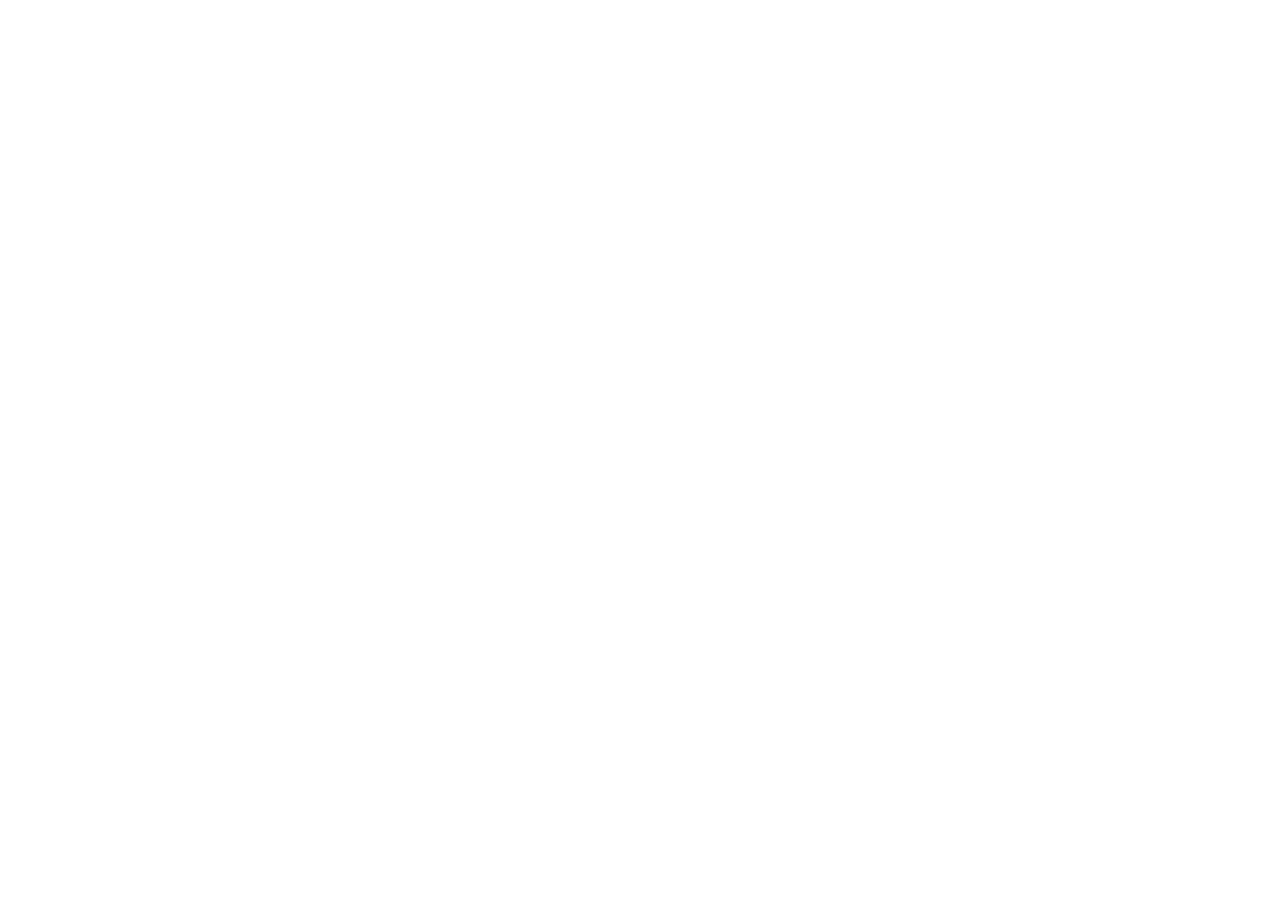
==== assets/index.html @ fe98a6e3 "Created HTML and CSS Files Added HTML boilerplate code and layed out section of the page" ====
<!DOCTYPE html>
<html lang="en">
<head>
    <meta charset="UTF-8">
    <meta name="viewport" content="width=device-width, initial-scale=1.0">
    <title>Manuel Mokua</title>
</head>
<body>
    <section class="header">

    </section>

    <section class="hero">

    </section>

    <section class="badges">

    </section>

    <section class="features">

    </section>

    <section class="footer">

    </section>

    
</body>
</html>
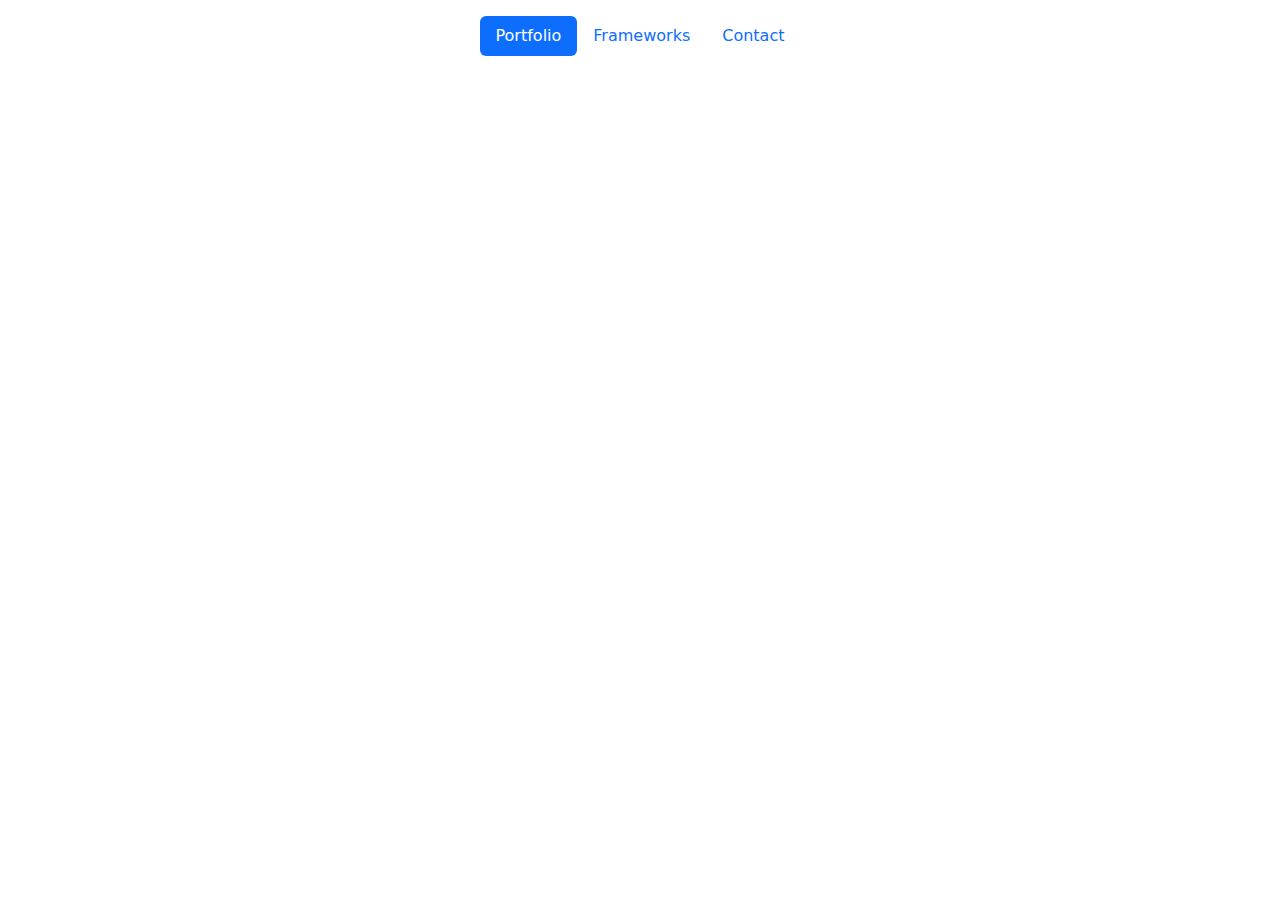
==== commit 2a36e338: "Added Header Section" ====
--- a/assets/index.html
+++ b/assets/index.html
@@ -3,11 +3,21 @@
 <head>
     <meta charset="UTF-8">
     <meta name="viewport" content="width=device-width, initial-scale=1.0">
+    <link href="https://cdn.jsdelivr.net/npm/bootstrap@5.3.3/dist/css/bootstrap.min.css" rel="stylesheet" integrity="sha384-QWTKZyjpPEjISv5WaRU9OFeRpok6YctnYmDr5pNlyT2bRjXh0JMhjY6hW+ALEwIH" crossorigin="anonymous">
+    <link rel="stylesheet" href="./styles.css">
     <title>Manuel Mokua</title>
 </head>
 <body>
     <section class="header">
-
+        <div class="container">
+            <header class="d-flex justify-content-center py-3">
+              <ul class="nav nav-pills">
+                <li class="nav-item"><a href="#" class="nav-link active" aria-current="page">Portfolio</a></li>
+                <li class="nav-item"><a href="#" class="nav-link">Frameworks</a></li>
+                <li class="nav-item"><a href="#" class="nav-link">Contact</a></li>
+              </ul>
+            </header>
+          </div>
     </section>
 
     <section class="hero">
@@ -26,6 +36,6 @@
 
     </section>
 
-    
+    <script src="https://cdn.jsdelivr.net/npm/bootstrap@5.3.3/dist/js/bootstrap.bundle.min.js" integrity="sha384-YvpcrYf0tY3lHB60NNkmXc5s9fDVZLESaAA55NDzOxhy9GkcIdslK1eN7N6jIeHz" crossorigin="anonymous"></script>
 </body>
 </html>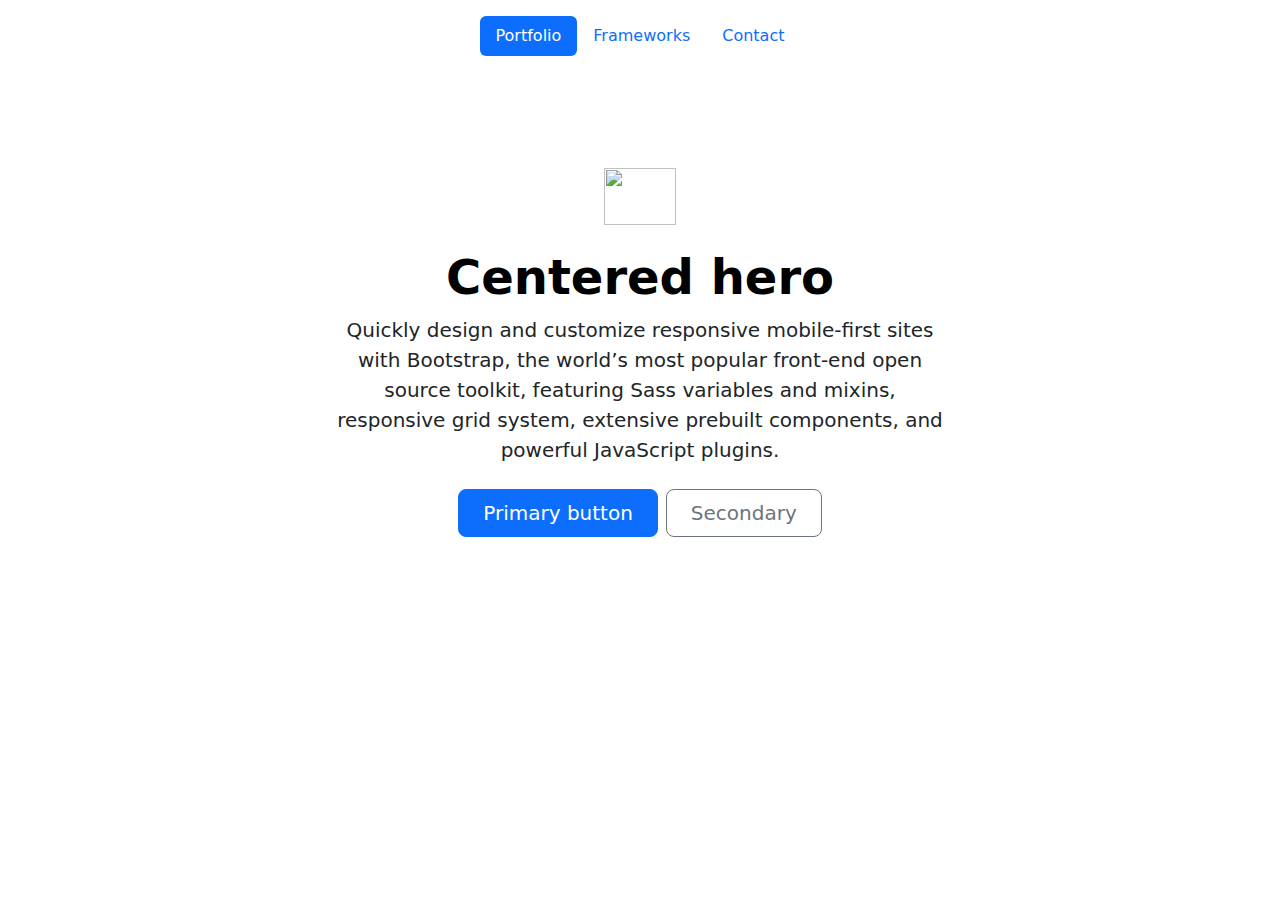
==== commit fb1da84a: "Added Hero Section" ====
--- a/assets/index.html
+++ b/assets/index.html
@@ -21,7 +21,17 @@
     </section>
 
     <section class="hero">
-
+        <div class="px-4 py-5 my-5 text-center">
+            <img class="d-block mx-auto mb-4" src="/docs/5.3/assets/brand/bootstrap-logo.svg" alt="" width="72" height="57">
+            <h1 class="display-5 fw-bold text-body-emphasis">Centered hero</h1>
+            <div class="col-lg-6 mx-auto">
+              <p class="lead mb-4">Quickly design and customize responsive mobile-first sites with Bootstrap, the world’s most popular front-end open source toolkit, featuring Sass variables and mixins, responsive grid system, extensive prebuilt components, and powerful JavaScript plugins.</p>
+              <div class="d-grid gap-2 d-sm-flex justify-content-sm-center">
+                <button type="button" class="btn btn-primary btn-lg px-4 gap-3">Primary button</button>
+                <button type="button" class="btn btn-outline-secondary btn-lg px-4">Secondary</button>
+              </div>
+            </div>
+          </div>
     </section>
 
     <section class="badges">
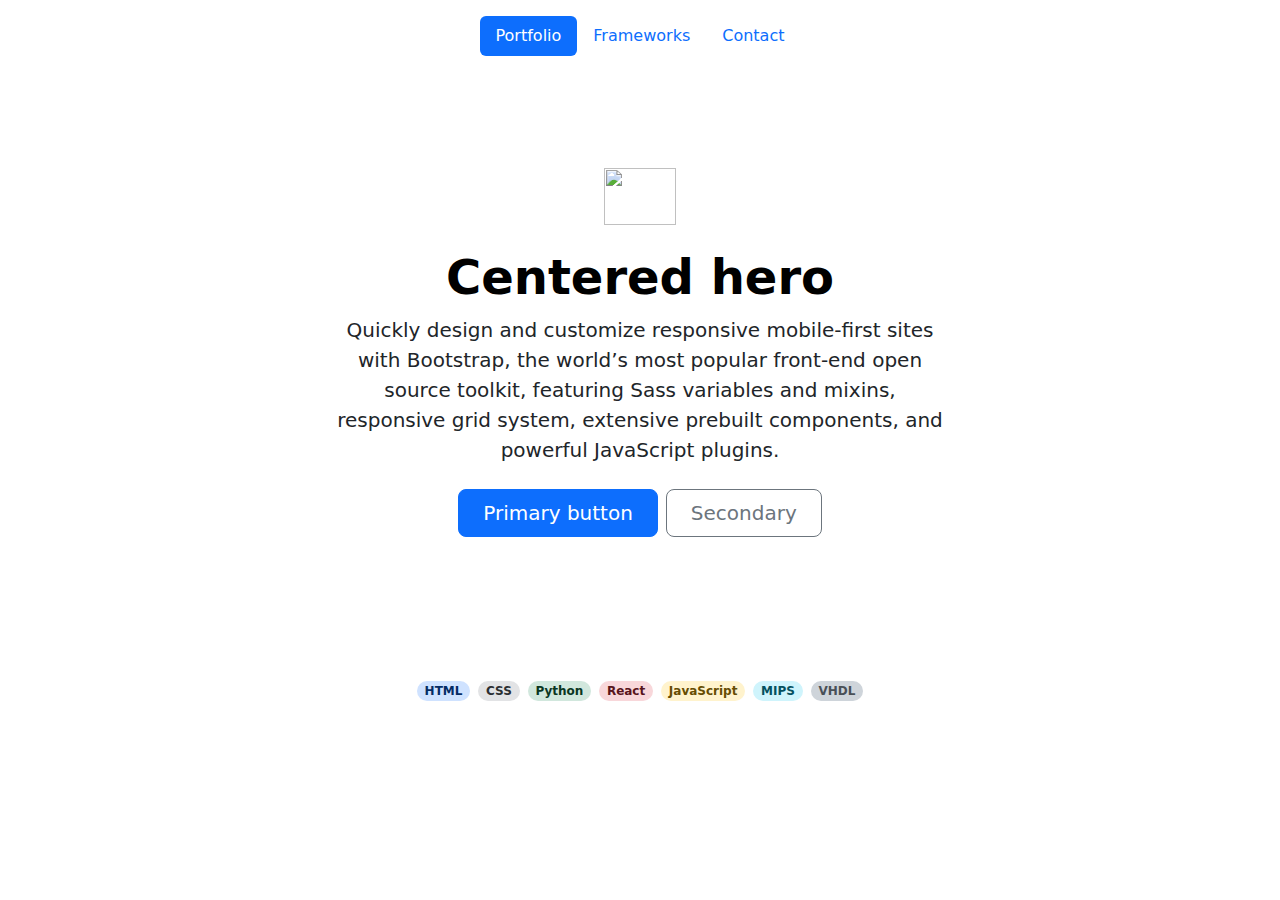
==== commit bef67b80: "Added Badges Section Technical languages that I am proficient in" ====
--- a/assets/index.html
+++ b/assets/index.html
@@ -35,7 +35,15 @@
     </section>
 
     <section class="badges">
-
+        <div class="d-flex gap-2 justify-content-center py-5">
+            <span class="badge bg-primary-subtle text-primary-emphasis rounded-pill">HTML</span>
+            <span class="badge bg-secondary-subtle text-secondary-emphasis rounded-pill">CSS</span>
+            <span class="badge bg-success-subtle text-success-emphasis rounded-pill">Python</span>
+            <span class="badge bg-danger-subtle text-danger-emphasis rounded-pill">React</span>
+            <span class="badge bg-warning-subtle text-warning-emphasis rounded-pill">JavaScript</span>
+            <span class="badge bg-info-subtle text-info-emphasis rounded-pill">MIPS</span>
+            <span class="badge bg-dark-subtle text-dark-emphasis rounded-pill">VHDL</span>
+          </div>
     </section>
 
     <section class="features">
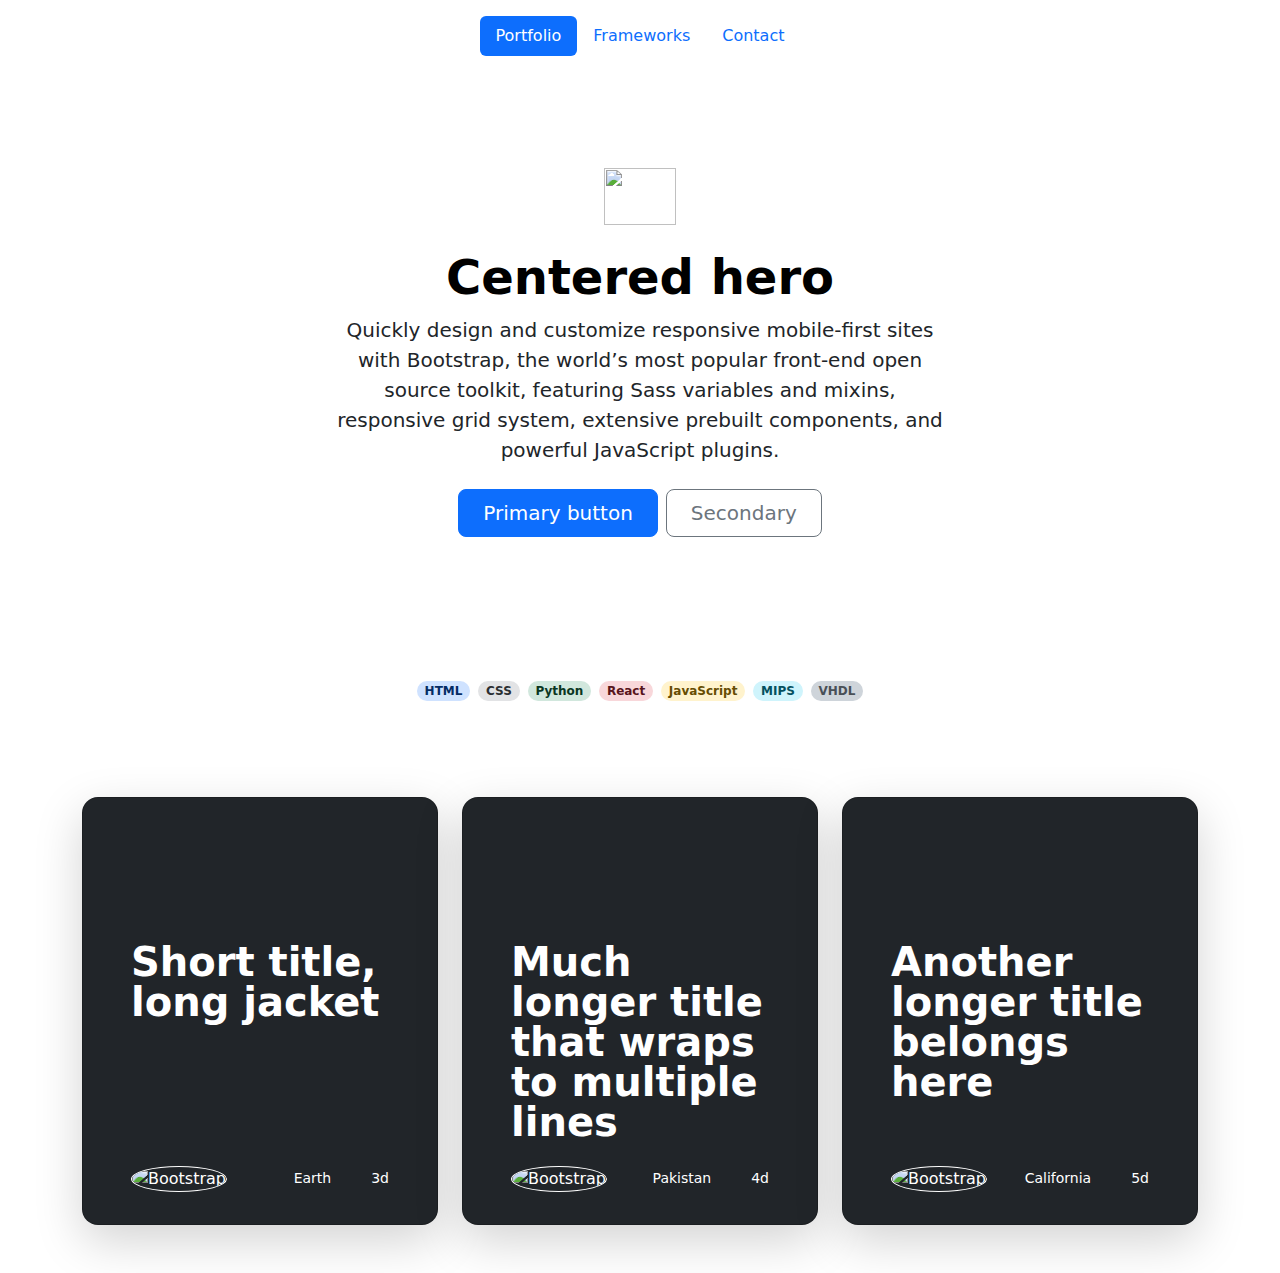
==== commit 5b21513e: "Added BoilerPlate for Projects Section" ====
--- a/assets/index.html
+++ b/assets/index.html
@@ -47,7 +47,72 @@
     </section>
 
     <section class="features">
-
+        <div class="container">
+        <div class="row row-cols-1 row-cols-lg-3 align-items-stretch g-4 py-5">
+            <div class="col">
+              <div class="card card-cover h-100 overflow-hidden text-bg-dark rounded-4 shadow-lg" style="background-image: url('unsplash-photo-1.jpg');">
+                <div class="d-flex flex-column h-100 p-5 pb-3 text-white text-shadow-1">
+                  <h3 class="pt-5 mt-5 mb-4 display-6 lh-1 fw-bold">Short title, long jacket</h3>
+                  <ul class="d-flex list-unstyled mt-auto">
+                    <li class="me-auto">
+                      <img src="https://github.com/twbs.png" alt="Bootstrap" width="32" height="32" class="rounded-circle border border-white">
+                    </li>
+                    <li class="d-flex align-items-center me-3">
+                      <svg class="bi me-2" width="1em" height="1em"><use xlink:href="#geo-fill"></use></svg>
+                      <small>Earth</small>
+                    </li>
+                    <li class="d-flex align-items-center">
+                      <svg class="bi me-2" width="1em" height="1em"><use xlink:href="#calendar3"></use></svg>
+                      <small>3d</small>
+                    </li>
+                  </ul>
+                </div>
+              </div>
+            </div>
+      
+            <div class="col">
+              <div class="card card-cover h-100 overflow-hidden text-bg-dark rounded-4 shadow-lg" style="background-image: url('unsplash-photo-2.jpg');">
+                <div class="d-flex flex-column h-100 p-5 pb-3 text-white text-shadow-1">
+                  <h3 class="pt-5 mt-5 mb-4 display-6 lh-1 fw-bold">Much longer title that wraps to multiple lines</h3>
+                  <ul class="d-flex list-unstyled mt-auto">
+                    <li class="me-auto">
+                      <img src="https://github.com/twbs.png" alt="Bootstrap" width="32" height="32" class="rounded-circle border border-white">
+                    </li>
+                    <li class="d-flex align-items-center me-3">
+                      <svg class="bi me-2" width="1em" height="1em"><use xlink:href="#geo-fill"></use></svg>
+                      <small>Pakistan</small>
+                    </li>
+                    <li class="d-flex align-items-center">
+                      <svg class="bi me-2" width="1em" height="1em"><use xlink:href="#calendar3"></use></svg>
+                      <small>4d</small>
+                    </li>
+                  </ul>
+                </div>
+              </div>
+            </div>
+      
+            <div class="col">
+              <div class="card card-cover h-100 overflow-hidden text-bg-dark rounded-4 shadow-lg" style="background-image: url('unsplash-photo-3.jpg');">
+                <div class="d-flex flex-column h-100 p-5 pb-3 text-shadow-1">
+                  <h3 class="pt-5 mt-5 mb-4 display-6 lh-1 fw-bold">Another longer title belongs here</h3>
+                  <ul class="d-flex list-unstyled mt-auto">
+                    <li class="me-auto">
+                      <img src="https://github.com/twbs.png" alt="Bootstrap" width="32" height="32" class="rounded-circle border border-white">
+                    </li>
+                    <li class="d-flex align-items-center me-3">
+                      <svg class="bi me-2" width="1em" height="1em"><use xlink:href="#geo-fill"></use></svg>
+                      <small>California</small>
+                    </li>
+                    <li class="d-flex align-items-center">
+                      <svg class="bi me-2" width="1em" height="1em"><use xlink:href="#calendar3"></use></svg>
+                      <small>5d</small>
+                    </li>
+                  </ul>
+                </div>
+              </div>
+            </div>
+          </div>
+        </div>
     </section>
 
     <section class="footer">
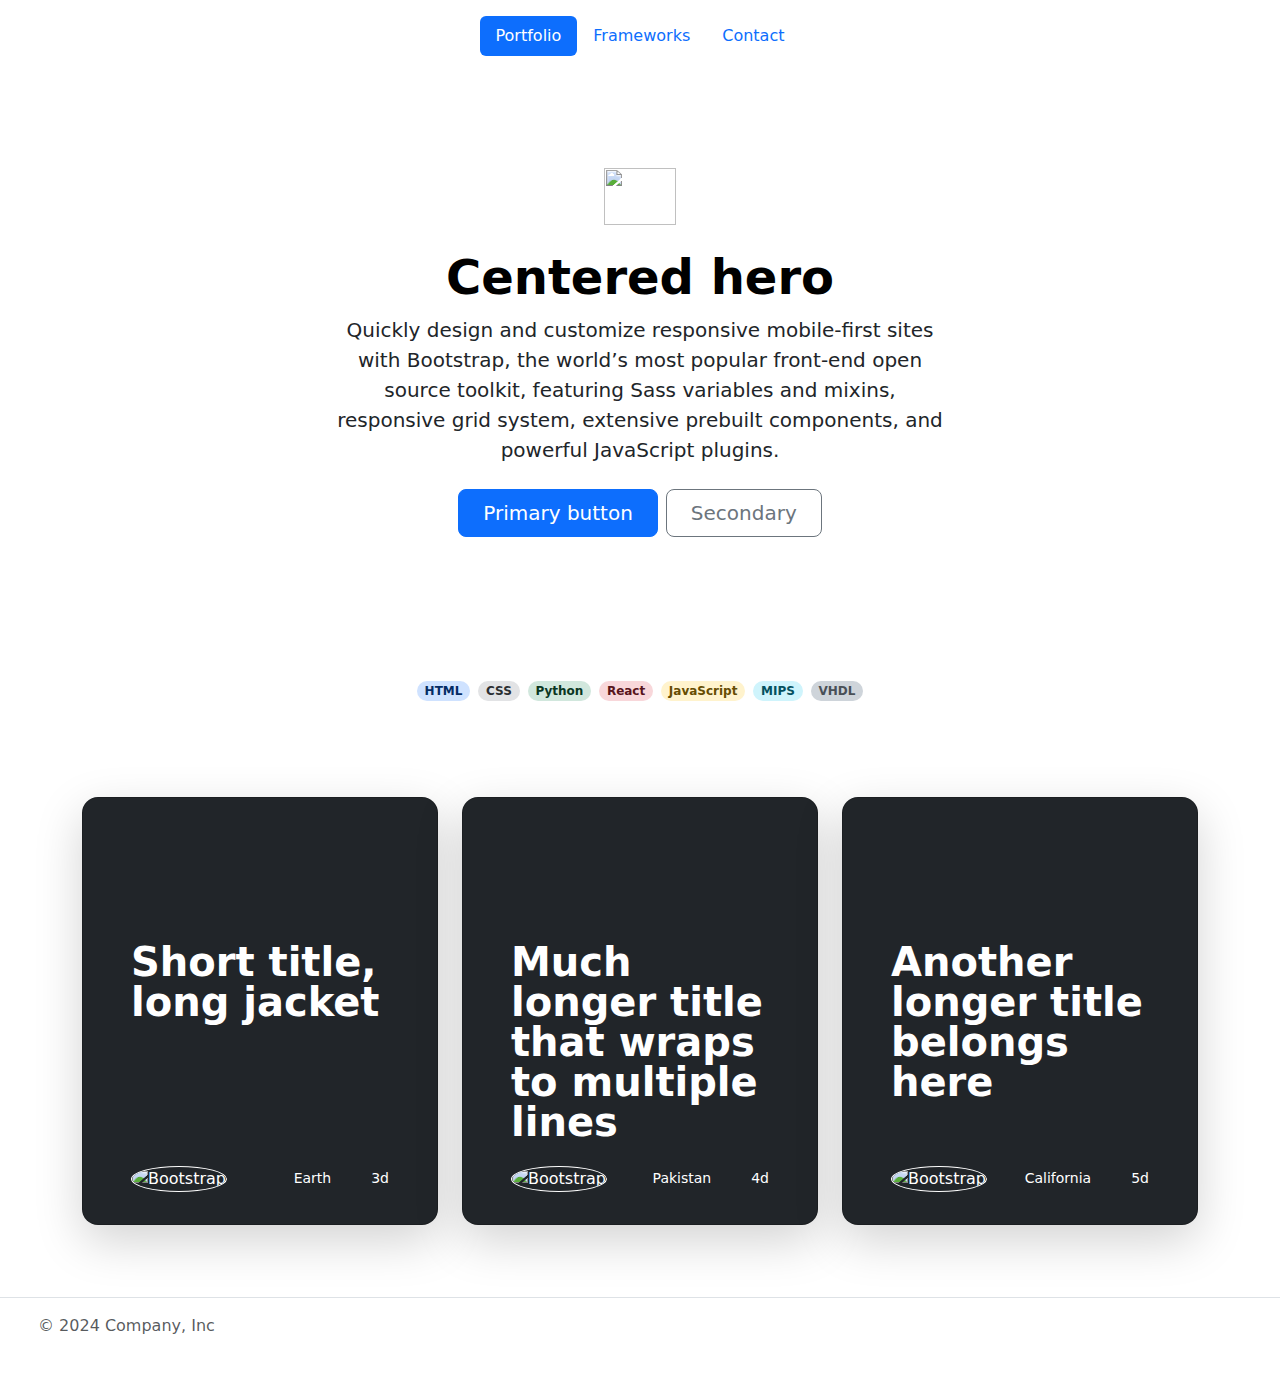
==== commit cf07d0ae: "Added Footer Boilerplate code" ====
--- a/assets/index.html
+++ b/assets/index.html
@@ -116,7 +116,20 @@
     </section>
 
     <section class="footer">
-
+        <footer class="d-flex flex-wrap justify-content-between align-items-center py-3 my-4 border-top">
+            <div class="col-md-4 d-flex align-items-center">
+              <a href="/" class="mb-3 me-2 mb-md-0 text-body-secondary text-decoration-none lh-1">
+                <svg class="bi" width="30" height="24"><use xlink:href="#bootstrap"></use></svg>
+              </a>
+              <span class="mb-3 mb-md-0 text-body-secondary">© 2024 Company, Inc</span>
+            </div>
+        
+            <ul class="nav col-md-4 justify-content-end list-unstyled d-flex">
+              <li class="ms-3"><a class="text-body-secondary" href="#"><svg class="bi" width="24" height="24"><use xlink:href="#twitter"></use></svg></a></li>
+              <li class="ms-3"><a class="text-body-secondary" href="#"><svg class="bi" width="24" height="24"><use xlink:href="#instagram"></use></svg></a></li>
+              <li class="ms-3"><a class="text-body-secondary" href="#"><svg class="bi" width="24" height="24"><use xlink:href="#facebook"></use></svg></a></li>
+            </ul>
+          </footer>
     </section>
 
     <script src="https://cdn.jsdelivr.net/npm/bootstrap@5.3.3/dist/js/bootstrap.bundle.min.js" integrity="sha384-YvpcrYf0tY3lHB60NNkmXc5s9fDVZLESaAA55NDzOxhy9GkcIdslK1eN7N6jIeHz" crossorigin="anonymous"></script>
